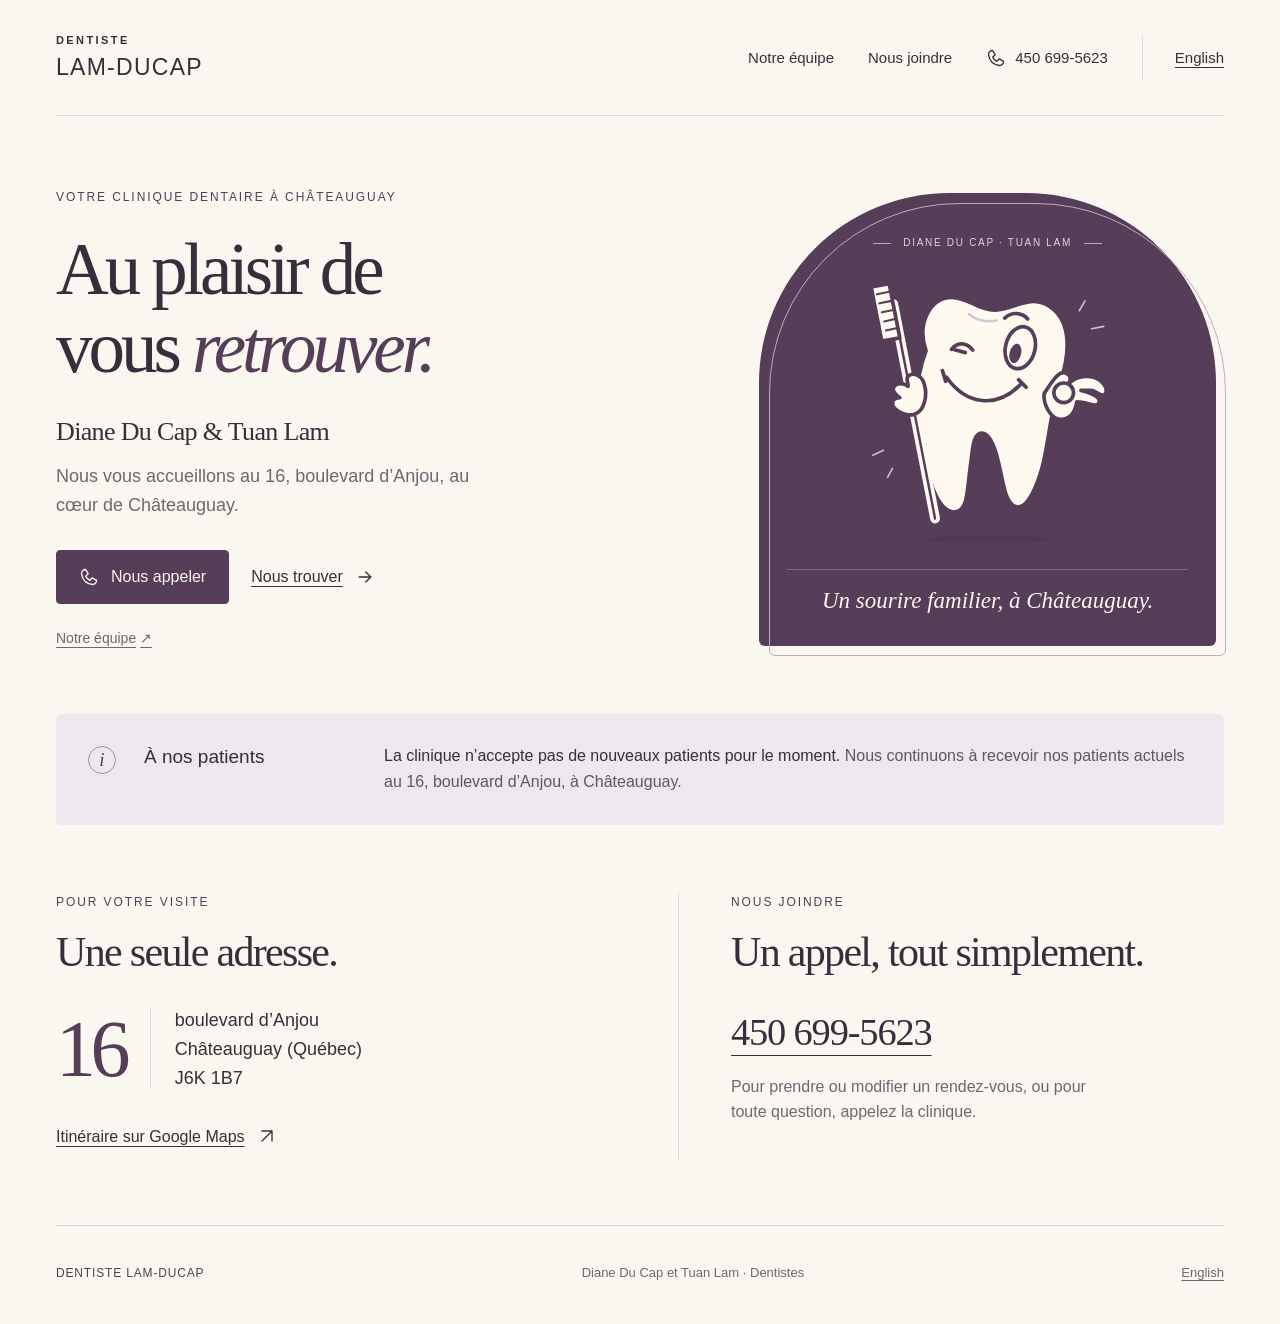
==== public/index.html @ f37d9481 "Build bilingual clinic website and team pages" ====
<!doctype html>
<html lang="fr-CA">
<head>
  <meta charset="utf-8">
  <meta name="viewport" content="width=device-width, initial-scale=1">
  <title>Dentiste Lam-Ducap | Diane Du Cap et Tuan Lam à Châteauguay</title>
  <meta name="description" content="Diane Du Cap et Tuan Lam vous reçoivent au 16, boulevard d’Anjou, à Châteauguay. 450-699-5623. La clinique reçoit ses patients actuels uniquement.">
  <meta name="theme-color" content="#563d58">
  <meta name="referrer" content="no-referrer">
  <link rel="icon" href="assets/favicon.svg" type="image/svg+xml">
  <link rel="stylesheet" href="assets/styles.css">
  <script type="application/ld+json">{
  "@context": "https://schema.org",
  "@type": "Dentist",
  "name": "Dentiste Lam-Ducap",
  "telephone": "+1-450-699-5623",
  "address": {
    "@type": "PostalAddress",
    "streetAddress": "16 Boulevard d’Anjou",
    "addressLocality": "Châteauguay",
    "addressRegion": "QC",
    "postalCode": "J6K 1B7",
    "addressCountry": "CA"
  },
  "employee": [
    {
      "@type": "Person",
      "name": "Diane Du Cap",
      "jobTitle": "Dentiste"
    },
    {
      "@type": "Person",
      "name": "Tuan Lam",
      "jobTitle": "Dentiste"
    }
  ]
}</script>
</head>
<body>
  <a class="skip" href="#main">Aller au contenu</a>
  <header class="header wrap">
    <a class="brand" href="index.html" aria-label="Dentiste Lam-Ducap, accueil">
      <span class="brand-small">DENTISTE</span>
      <span class="brand-name">LAM-DUCAP</span>
    </a>
    <nav class="navigation" aria-label="Navigation principale">
      <a class="nav-team" href="equipe.html">Notre équipe</a>
      <a class="nav-contact" href="#contact">Nous joindre</a>
      <a class="nav-phone" href="tel:+14506995623"><svg class="icon" viewBox="0 0 24 24" aria-hidden="true"><path d="m8 3 3 5-3 3c1.5 3 2.5 4 5 5l3-3 5 3c0 3-2 5-5 5C9 20 4 15 3 8c0-3 2-5 5-5Z"/></svg>450 699-5623</a>
      <a class="language" href="index-en.html" lang="en" hreflang="en-CA">English</a>
    </nav>
  </header>
  <main id="main" class="wrap" tabindex="-1">
    <section class="hero" aria-labelledby="welcome">
      <div class="hero-copy">
        <p class="eyebrow">Votre clinique dentaire à Châteauguay</p>
        <h1 id="welcome">Au plaisir de<br>vous <em>retrouver.</em></h1>
        <p class="dentists">Diane Du Cap &amp; Tuan Lam</p>
        <p class="intro">Nous vous accueillons au 16, boulevard d’Anjou, au cœur de Châteauguay.</p>
        <div class="hero-actions">
          <a class="button" href="tel:+14506995623"><svg class="icon" viewBox="0 0 24 24" aria-hidden="true"><path d="m8 3 3 5-3 3c1.5 3 2.5 4 5 5l3-3 5 3c0 3-2 5-5 5C9 20 4 15 3 8c0-3 2-5 5-5Z"/></svg>Nous appeler</a>
          <a class="text-link" href="#contact">Nous trouver<svg class="icon" viewBox="0 0 24 24" aria-hidden="true"><path d="M5 12h14m-6-6 6 6-6 6"/></svg></a>
        </div>
        <a class="team-intro-link" href="equipe.html">Notre équipe<span aria-hidden="true"> ↗</span></a>
      </div>
      <div class="portrait" aria-hidden="true">
        <p class="portrait-top">Diane Du Cap · Tuan Lam</p>
        <img class="mascot" src="assets/mascot.svg" width="360" height="380" alt="">
        <p class="portrait-bottom">Un sourire familier, à Châteauguay.</p>
      </div>
    <aside class="patient-note" aria-labelledby="patients">
      <span class="note-symbol" aria-hidden="true">i</span>
      <h2 id="patients">À nos patients</h2>
      <p><strong>La clinique n’accepte pas de nouveaux patients pour le moment.</strong> Nous continuons à recevoir nos patients actuels au 16, boulevard d’Anjou, à Châteauguay.</p>
    </aside>
    </section>
    <section class="contact" id="contact" aria-labelledby="visit">
      <div>
        <p class="eyebrow">Pour votre visite</p>
        <h2 id="visit">Une seule adresse.</h2>
        <div class="address-row">
          <span class="street-number" aria-hidden="true">16</span>
          <address>
            <span><span class="sr-only">16 </span>boulevard d’Anjou</span>
            <span>Châteauguay (Québec)</span>
            <span>J6K 1B7</span>
          </address>
        </div>
        <a class="text-link" href="https://www.google.com/maps/dir/?api=1&amp;destination=16%20Boulevard%20d%27Anjou%2C%20Ch%C3%A2teauguay%2C%20QC%20J6K%201B7" rel="noreferrer">Itinéraire sur Google Maps<svg class="icon" viewBox="0 0 24 24" aria-hidden="true"><path d="M6 18 18 6M6 6h12v12"/></svg></a>
      </div>
      <div class="contact-phone">
        <p class="eyebrow">Nous joindre</p>
        <h2>Un appel, tout simplement.</h2>
        <a class="phone-large" href="tel:+14506995623">450 699-5623</a>
        <p>Pour prendre ou modifier un rendez-vous, ou pour toute question, appelez la clinique.</p>
      </div>
    </section>
  </main>
  <footer class="footer wrap">
    <p class="footer-brand">Dentiste Lam-Ducap</p>
    <p>Diane Du Cap et Tuan Lam · Dentistes</p>
    <a href="index-en.html" lang="en" hreflang="en-CA">English</a>
  </footer>
</body>
</html>
---- public/assets/styles.css ----
:root {
  color-scheme: light;
  --paper: #faf7f0;
  --ink: #392d3c;
  --plum: #563d58;
  --muted: #716571;
  --line: #dcd4d9;
  --lilac: #eee7ee;
  --serif: Georgia, 'Times New Roman', serif;
  --sans: 'Helvetica Neue', Helvetica, Arial, sans-serif;
}
* { box-sizing: border-box; }
html { scroll-padding-top: 24px; }
body { margin: 0; background: var(--paper); color: var(--ink); font-family: var(--sans); font-size: 18px; line-height: 1.6; -webkit-font-smoothing: antialiased; }
a { color: inherit; text-underline-offset: .25em; text-decoration-thickness: 1px; }
a:hover { text-decoration-thickness: 2px; }
a:focus-visible { outline: 3px solid #846287; outline-offset: 5px; border-radius: 2px; }
::selection { background: #dac9dd; color: var(--ink); }
img, svg { max-width: 100%; }
svg.icon { width: 20px; height: 20px; flex: 0 0 20px; fill: none; stroke: currentColor; stroke-width: 1.6; stroke-linecap: round; stroke-linejoin: round; }
.wrap { width: min(1184px, calc(100% - 112px)); margin-inline: auto; }
.skip { position: absolute; left: 24px; top: -100px; z-index: 10; background: var(--plum); color: white; padding: 12px 20px; }
.skip:focus { top: 16px; }
.header { min-height: 116px; display: flex; justify-content: space-between; align-items: center; gap: 32px; border-bottom: 1px solid var(--line); }
.brand { text-decoration: none; display: flex; flex-direction: column; line-height: 1.2; flex-shrink: 0; }
.brand-small { font-size: 11px; font-weight: 600; letter-spacing: .22em; margin-bottom: 7px; }
.brand-name { font-size: 23px; font-weight: 500; letter-spacing: .055em; }
.navigation { display: flex; align-items: center; gap: 34px; font-size: 15px; }
.navigation a { display: inline-flex; align-items: center; min-height: 44px; }
.nav-contact { text-decoration: none; }
.nav-phone { text-decoration: none; gap: 9px; }
.language { border-left: 1px solid var(--line); padding-left: 32px; }
.hero { padding-top: 72px; padding-bottom: 62px; display: grid; grid-template-columns: 1.35fr 1fr; gap: 76px; align-items: center; }
.eyebrow { color: var(--plum); font-size: 12px; font-weight: 500; letter-spacing: .16em; text-transform: uppercase; margin: 0 0 24px; }
h1 { font-family: var(--serif); font-size: clamp(52px, 5.7vw, 82px); font-weight: 400; line-height: 1.06; letter-spacing: -.055em; margin: 0 0 28px; }
h1 em { font-weight: 400; color: var(--plum); }
.dentists { font-family: var(--serif); font-size: 26px; line-height: 1.4; margin: 0 0 12px; letter-spacing: -.025em; }
.intro { color: var(--muted); max-width: 430px; margin: 0; }
.hero-actions { display: flex; flex-wrap: wrap; align-items: center; gap: 22px; margin-top: 30px; }
.button { display: inline-flex; gap: 12px; justify-content: center; align-items: center; min-height: 54px; padding: 13px 22px; border: 1px solid var(--plum); border-radius: 4px; background: var(--plum); color: var(--paper); text-decoration: none; font-size: 16px; }
.button:hover { background: #423046; }
.text-link { display: inline-flex; gap: 12px; align-items: center; font-size: 16px; min-height: 48px; }
.portrait { position: relative; isolation: isolate; background: var(--plum); color: var(--paper); border-radius: 190px 190px 6px 6px; padding: 42px 28px 26px; text-align: center; margin: 0 8px 9px 0; }
.portrait::after { content: ''; position: absolute; z-index: -1; inset: 10px -10px -10px 10px; border: 1px solid #c0abbe; border-radius: inherit; }
.portrait-top { display: flex; justify-content: center; align-items: center; gap: 12px; color: #e1d2df; font-size: 10px; letter-spacing: .17em; text-transform: uppercase; margin: 0; }
.portrait-top::before, .portrait-top::after { content: ''; width: 18px; height: 1px; background: #bca6ba; }
.mascot { display: block; width: 295px; height: auto; margin: 8px auto -2px; }
.portrait-bottom { margin: 0; padding-top: 13px; border-top: 1px solid #806780; font-family: var(--serif); font-style: italic; font-size: 23px; }
.patient-note { display: grid; grid-template-columns: 36px 220px 1fr; gap: 20px; align-items: start; background: var(--lilac); border-radius: 5px; padding: 29px 32px; }
.note-symbol { border: 1px solid #a78ea8; border-radius: 50%; width: 28px; height: 28px; display: flex; align-items: center; justify-content: center; color: var(--plum); font: italic 19px var(--serif); margin-top: 3px; }
.patient-note h2 { margin: 0; font-weight: 500; font-size: 19px; line-height: 1.5; }
.patient-note p { margin: 0; font-size: 16px; line-height: 1.65; color: #625465; }
.patient-note strong { font-weight: 500; color: var(--ink); }
.contact { padding: 68px 0 65px; display: grid; grid-template-columns: 1fr 1fr; gap: 76px; }
h2 { font-family: var(--serif); font-weight: 400; }
.patient-note h2 { font-family: var(--sans); }
.contact h2 { font-size: 42px; line-height: 1.15; letter-spacing: -.04em; margin: 0 0 30px; }
.contact .eyebrow { margin-bottom: 16px; }
.address-row { display: flex; align-items: center; gap: 24px; }
.street-number { font-family: var(--serif); color: var(--plum); font-size: 80px; line-height: 1; letter-spacing: -.07em; border-right: 1px solid var(--line); padding-right: 25px; }
address { font-style: normal; font-size: 18px; line-height: 1.6; }
address span { display: block; }
.address-row + .text-link { margin-top: 20px; }
.contact-phone { padding-left: 52px; border-left: 1px solid var(--line); }
.phone-large { display: inline-block; font-family: var(--serif); font-size: clamp(28px, 3vw, 40px); letter-spacing: -.03em; line-height: 1.4; text-decoration-thickness: 1px; margin-bottom: 14px; }
.contact-phone p:last-child { max-width: 370px; margin: 0; font-size: 16px; color: var(--muted); }
.footer { display: flex; gap: 24px; justify-content: space-between; align-items: center; padding-block: 25px 29px; border-top: 1px solid var(--line); color: var(--muted); font-size: 13px; }
.footer p { margin: 0; }
.footer-brand { color: var(--plum); letter-spacing: .07em; text-transform: uppercase; font-size: 12px; }
.footer a { min-height: 44px; display: inline-flex; align-items: center; }
@media (min-width: 1600px) { .hero { padding-top: 82px; padding-bottom: 72px; } }
@media (max-width: 1050px) {
  .wrap { width: calc(100% - 72px); }
  .hero { gap: 40px; }
  .navigation { gap: 24px; }
  .language { padding-left: 24px; }
  .nav-contact { display: none !important; }
  .patient-note { grid-template-columns: 30px 185px 1fr; gap: 16px; padding: 25px; }
  .contact { gap: 40px; }
  .contact-phone { padding-left: 36px; }
}
@media (max-width: 760px) {
  .wrap { width: calc(100% - 40px); }
  .header { min-height: 96px; gap: 14px; }
  .brand-name { font-size: 19px; }
  .brand-small { font-size: 10px; }
  .navigation { gap: 0; font-size: 14px; }
  .navigation .nav-phone { display: none; }
  .language { padding-left: 18px; }
  .hero { grid-template-columns: 1fr; padding-block: 38px 38px; gap: 34px; }
  h1 { font-size: clamp(49px, 9.7vw, 70px); margin-bottom: 23px; }
  .eyebrow { font-size: 11px; margin-bottom: 20px; }
  .dentists { font-size: 25px; }
  .intro { font-size: 17px; max-width: 450px; }
  .hero-actions { gap: 18px; margin-top: 24px; }
  .button { font-size: 15px; padding-inline: 17px; }
  .text-link { font-size: 15px; }
  .portrait { max-width: 400px; width: calc(100% - 10px); margin: 0 auto 9px; padding: 26px 24px 20px; border-radius: 180px 180px 5px 5px; }
  .mascot { width: 205px; margin-block: 0 -6px; }
  .portrait-top { font-size: 9px; }
  .portrait-bottom { font-size: 21px; padding-top: 10px; }
  .patient-note { grid-template-columns: 28px 1fr; gap: 10px 14px; padding: 22px; }
  .patient-note h2 { font-size: 18px; padding-top: 2px; }
  .patient-note p { grid-column: 2; font-size: 16px; }
  .contact { grid-template-columns: 1fr; padding-block: 42px 40px; gap: 32px; }
  .contact h2 { font-size: 36px; margin-bottom: 24px; }
  .contact-phone { padding: 30px 0 0; border-left: 0; border-top: 1px solid var(--line); }
  .phone-large { font-size: 36px; }
  .footer { flex-wrap: wrap; gap: 5px 20px; padding-block: 22px; }
  .footer p:nth-child(2) { flex-basis: 100%; order: 3; }
  .footer a { margin-left: auto; }
}
@media (max-width: 370px) {
  .wrap { width: calc(100% - 32px); }
  .brand-name { font-size: 17px; }
  .language { padding-left: 12px; }
  .hero-actions { gap: 9px; }
  .hero-actions .text-link { font-size: 14px; }
  .patient-note { padding: 18px; }
  .street-number { font-size: 68px; padding-right: 18px; }
  .address-row { gap: 18px; }
  address { font-size: 16px; }
  .phone-large { font-size: 33px; }
}
@media (prefers-reduced-motion: reduce) { *, *::before, *::after { scroll-behavior: auto !important; } }
@media print {
  body { background: white; color: black; font-size: 12pt; }
  .wrap { width: 100%; }
  .navigation, .hero-actions, .portrait, .skip, .footer a, .address-row + .text-link { display: none; }
  .hero { display: block; padding: 25px 0; }
  h1 { font-size: 36pt; }
  .patient-note { background: none; border: 1px solid #aaa; }
  .contact { padding: 30px 0; break-inside: avoid; }
}
.sr-only { position: absolute; width: 1px; height: 1px; padding: 0; margin: -1px; overflow: hidden; clip-path: inset(50%); white-space: nowrap; border: 0; }
/* A short second page shares the same identity and ordinary navigation. */
.nav-team { text-decoration: none; }
.nav-team[aria-current="page"] { text-decoration: underline; }
.team-intro-link { display: inline-flex; align-items: center; gap: 4px; min-height: 44px; font-size: 14px; margin-top: 12px; color: var(--muted); }
.hero { column-gap: 76px; row-gap: 54px; padding-bottom: 0; }
.patient-note { grid-column: 1 / -1; }
.team-heading { display: grid; grid-template-columns: 1fr 260px; align-items: center; gap: 60px; padding-block: 62px 48px; }
.team-heading h1 { font-size: clamp(48px, 5vw, 70px); }
.team-heading .intro { max-width: 540px; }
.team-emblem { aspect-ratio: 1; display: flex; align-items: center; border: 1px solid var(--line); border-radius: 50%; padding: 15px; background: var(--lilac); }
.team-emblem img { width: 100%; height: auto; display: block; }
.team-list { border-top: 1px solid var(--line); }
.team-member { display: flex; align-items: center; justify-content: space-between; gap: 24px; border-bottom: 1px solid var(--line); padding-block: 22px; }
.team-member h2 { font-size: 46px; letter-spacing: -.04em; margin: 0; }
.team-member h2 em { color: var(--plum); }
.team-member p { color: var(--muted); margin: 0; }
.team-contact { display: flex; align-items: center; justify-content: space-between; gap: 22px; padding-block: 35px 48px; }
@media (max-width: 1050px) { .hero { column-gap: 40px; } }
@media (max-width: 760px) {
  .navigation { gap: 16px; }
  .language { padding-left: 16px; }
  .hero { row-gap: 30px; padding-bottom: 0; }
  .hero-copy { order: 1; }
  .patient-note { order: 2; }
  .portrait { order: 3; margin-block: 6px 6px; }
  .team-heading { grid-template-columns: 1fr; gap: 26px; padding-block: 38px 32px; }
  .team-heading h1 { font-size: clamp(44px, 9.5vw, 62px); }
  .team-emblem { display: none; }
  .team-member { display: block; padding-block: 23px; }
  .team-member h2 { font-size: 39px; }
  .team-member p { font-size: 16px; margin-top: 4px; }
  .team-contact { flex-wrap: wrap; padding-bottom: 34px; }
  .team-contact .button { margin-left: auto; }
}
@media (max-width: 440px) {
  .header { flex-wrap: wrap; padding-block: 20px 10px; gap: 8px; }
  .header .brand { width: 100%; }
  .navigation { width: 100%; justify-content: space-between; }
  .language { border-left: 0; padding-left: 0; }
  .hero { padding-top: 30px; }
}
@media (max-width: 760px) {
  .portrait { display: grid; grid-template-columns: 120px 1fr; align-items: center; gap: 15px; max-width: none; padding: 18px 20px 18px 12px; border-radius: 5px; }
  .portrait-top { display: none; }
  .mascot { width: 120px; margin: 0; }
  .portrait-bottom { text-align: left; border-top: 0; padding: 0; font-size: 21px; line-height: 1.4; }
}
@media (max-width: 370px) {
  .portrait { grid-template-columns: 100px 1fr; gap: 10px; }
  .mascot { width: 100px; }
  .portrait-bottom { font-size: 19px; }
}
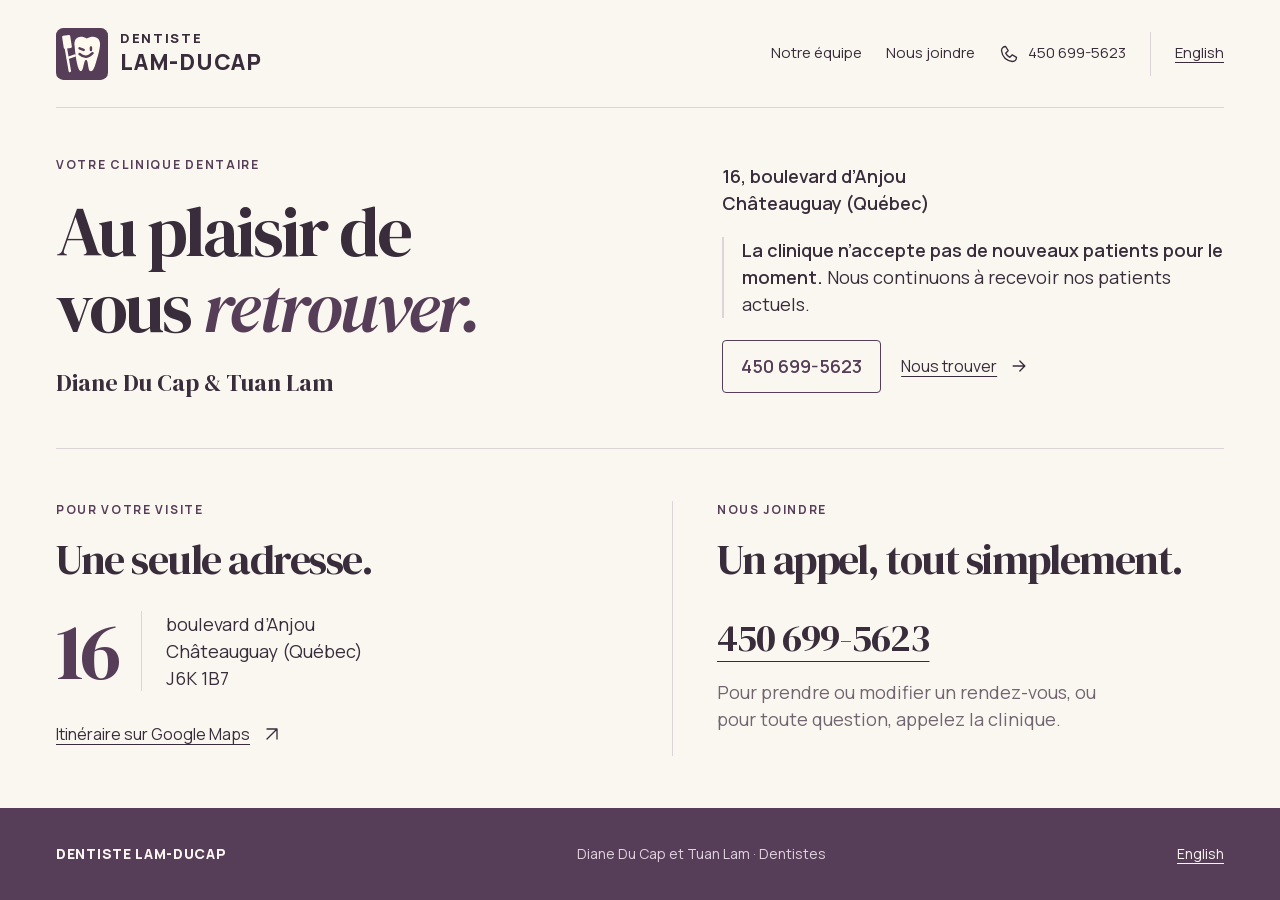
==== commit 161db284: "feat: refine clinic site design and accessibility A design critique and audit found the new-patient " ====
--- a/public/index.html
+++ b/public/index.html
@@ -8,6 +8,9 @@
   <meta name="theme-color" content="#563d58">
   <meta name="referrer" content="no-referrer">
   <link rel="icon" href="assets/favicon.svg" type="image/svg+xml">
+  <link rel="preload" href="assets/fonts/manrope-latin-variable.woff2" as="font" type="font/woff2" crossorigin>
+  <link rel="preload" href="assets/fonts/dm-serif-display-latin-regular.woff2" as="font" type="font/woff2" crossorigin>
+  <link rel="preload" href="assets/fonts/dm-serif-display-latin-italic.woff2" as="font" type="font/woff2" crossorigin>
   <link rel="stylesheet" href="assets/styles.css">
   <script type="application/ld+json">{
   "@context": "https://schema.org",
@@ -40,8 +43,8 @@
   <a class="skip" href="#main">Aller au contenu</a>
   <header class="header wrap">
     <a class="brand" href="index.html" aria-label="Dentiste Lam-Ducap, accueil">
-      <span class="brand-small">DENTISTE</span>
-      <span class="brand-name">LAM-DUCAP</span>
+      <img class="brand-mascot" src="assets/brand-mark.svg" width="64" height="64" alt="" aria-hidden="true">
+      <span class="brand-wordmark"><span class="brand-small">DENTISTE</span><span class="brand-name">LAM-DUCAP</span></span>
     </a>
     <nav class="navigation" aria-label="Navigation principale">
       <a class="nav-team" href="equipe.html">Notre équipe</a>
@@ -52,27 +55,22 @@
   </header>
   <main id="main" class="wrap" tabindex="-1">
     <section class="hero" aria-labelledby="welcome">
-      <div class="hero-copy">
-        <p class="eyebrow">Votre clinique dentaire à Châteauguay</p>
+      <div class="hero-intro">
+        <p class="eyebrow">Votre clinique dentaire</p>
         <h1 id="welcome">Au plaisir de<br>vous <em>retrouver.</em></h1>
         <p class="dentists">Diane Du Cap &amp; Tuan Lam</p>
-        <p class="intro">Nous vous accueillons au 16, boulevard d’Anjou, au cœur de Châteauguay.</p>
+      </div>
+      <div class="hero-details">
+        <p class="intro hero-address">16, boulevard d’Anjou<br>Châteauguay (Québec)</p>
+        <section class="patient-note" aria-labelledby="patients">
+          <h2 id="patients" class="sr-only">À nos patients</h2>
+          <p><strong>La clinique n’accepte pas de nouveaux patients pour le moment.</strong> Nous continuons à recevoir nos patients actuels.</p>
+        </section>
         <div class="hero-actions">
-          <a class="button" href="tel:+14506995623"><svg class="icon" viewBox="0 0 24 24" aria-hidden="true"><path d="m8 3 3 5-3 3c1.5 3 2.5 4 5 5l3-3 5 3c0 3-2 5-5 5C9 20 4 15 3 8c0-3 2-5 5-5Z"/></svg>Nous appeler</a>
+          <a class="button" href="tel:+14506995623">450 699-5623</a>
           <a class="text-link" href="#contact">Nous trouver<svg class="icon" viewBox="0 0 24 24" aria-hidden="true"><path d="M5 12h14m-6-6 6 6-6 6"/></svg></a>
         </div>
-        <a class="team-intro-link" href="equipe.html">Notre équipe<span aria-hidden="true"> ↗</span></a>
       </div>
-      <div class="portrait" aria-hidden="true">
-        <p class="portrait-top">Diane Du Cap · Tuan Lam</p>
-        <img class="mascot" src="assets/mascot.svg" width="360" height="380" alt="">
-        <p class="portrait-bottom">Un sourire familier, à Châteauguay.</p>
-      </div>
-    <aside class="patient-note" aria-labelledby="patients">
-      <span class="note-symbol" aria-hidden="true">i</span>
-      <h2 id="patients">À nos patients</h2>
-      <p><strong>La clinique n’accepte pas de nouveaux patients pour le moment.</strong> Nous continuons à recevoir nos patients actuels au 16, boulevard d’Anjou, à Châteauguay.</p>
-    </aside>
     </section>
     <section class="contact" id="contact" aria-labelledby="visit">
       <div>
@@ -96,10 +94,12 @@
       </div>
     </section>
   </main>
-  <footer class="footer wrap">
+  <footer class="footer">
+    <div class="footer-inner wrap">
     <p class="footer-brand">Dentiste Lam-Ducap</p>
     <p>Diane Du Cap et Tuan Lam · Dentistes</p>
     <a href="index-en.html" lang="en" hreflang="en-CA">English</a>
+    </div>
   </footer>
 </body>
 </html>
--- a/public/assets/styles.css
+++ b/public/assets/styles.css
@@ -1,187 +1,205 @@
+@font-face {
+  font-family: 'DM Serif Display';
+  src: url('fonts/dm-serif-display-latin-regular.woff2') format('woff2');
+  font-style: normal;
+  font-weight: 400;
+  font-display: swap;
+}
+@font-face {
+  font-family: 'DM Serif Display';
+  src: url('fonts/dm-serif-display-latin-italic.woff2') format('woff2');
+  font-style: italic;
+  font-weight: 400;
+  font-display: swap;
+}
+@font-face {
+  font-family: 'Manrope';
+  src: url('fonts/manrope-latin-variable.woff2') format('woff2');
+  font-style: normal;
+  font-weight: 400 800;
+  font-display: swap;
+}
+@font-face {
+  font-family: 'Display Fallback';
+  src: local('Georgia');
+  size-adjust: 99.908%;
+  ascent-override: 103.696%;
+  descent-override: 33.531%;
+  line-gap-override: 0.0%;
+}
+@font-face {
+  font-family: 'Display Fallback';
+  src: local('Georgia Italic');
+  font-style: italic;
+  size-adjust: 97.63%;
+  ascent-override: 106.115%;
+  descent-override: 34.313%;
+  line-gap-override: 0.0%;
+}
+@font-face {
+  font-family: 'Text Fallback';
+  src: local('Arial');
+  size-adjust: 104.136%;
+  ascent-override: 102.367%;
+  descent-override: 28.809%;
+  line-gap-override: 0.0%;
+}
+@font-face {
+  font-family: 'Text Fallback';
+  src: local('Arial Bold');
+  font-weight: 600 800;
+  size-adjust: 104.136%;
+  ascent-override: 102.367%;
+  descent-override: 28.809%;
+  line-gap-override: 0.0%;
+}
 :root {
   color-scheme: light;
   --paper: #faf7f0;
   --ink: #392d3c;
   --plum: #563d58;
+  --plum-dark: #423046;
   --muted: #716571;
   --line: #dcd4d9;
   --lilac: #eee7ee;
-  --serif: Georgia, 'Times New Roman', serif;
-  --sans: 'Helvetica Neue', Helvetica, Arial, sans-serif;
+  --focus: #846287;
+  --selection: #dac9dd;
+  --on-plum: #faf7f0;
+  --on-plum-muted: #e1d2df;
+  --serif: 'DM Serif Display', 'Display Fallback', Georgia, serif;
+  --sans: 'Manrope', 'Text Fallback', Arial, sans-serif;
 }
 * { box-sizing: border-box; }
 html { scroll-padding-top: 24px; }
-body { margin: 0; background: var(--paper); color: var(--ink); font-family: var(--sans); font-size: 18px; line-height: 1.6; -webkit-font-smoothing: antialiased; }
+body { margin: 0; background: var(--paper); color: var(--ink); font-family: var(--sans); font-size: 1.125rem; line-height: 1.5; -webkit-font-smoothing: antialiased; }
 a { color: inherit; text-underline-offset: .25em; text-decoration-thickness: 1px; }
 a:hover { text-decoration-thickness: 2px; }
-a:focus-visible { outline: 3px solid #846287; outline-offset: 5px; border-radius: 2px; }
-::selection { background: #dac9dd; color: var(--ink); }
+a:focus-visible { outline: 3px solid var(--focus); outline-offset: 5px; border-radius: 2px; }
+::selection { background: var(--selection); color: var(--ink); }
 img, svg { max-width: 100%; }
 svg.icon { width: 20px; height: 20px; flex: 0 0 20px; fill: none; stroke: currentColor; stroke-width: 1.6; stroke-linecap: round; stroke-linejoin: round; }
+h1, h2 { font-family: var(--serif); font-weight: 400; }
+h1 { font-size: clamp(2.125rem, 5.5vw, 4.5rem); line-height: 1.08; letter-spacing: -.035em; margin: 0 0 20px; }
+h1 em, h2 em { color: var(--plum); }
 .wrap { width: min(1184px, calc(100% - 112px)); margin-inline: auto; }
-.skip { position: absolute; left: 24px; top: -100px; z-index: 10; background: var(--plum); color: white; padding: 12px 20px; }
+.sr-only { position: absolute; width: 1px; height: 1px; padding: 0; margin: -1px; overflow: hidden; clip-path: inset(50%); white-space: nowrap; border: 0; }
+.skip { position: absolute; left: 24px; top: -200px; z-index: 10; background: var(--plum); color: var(--on-plum); min-height: 44px; padding: 12px 20px; }
 .skip:focus { top: 16px; }
-.header { min-height: 116px; display: flex; justify-content: space-between; align-items: center; gap: 32px; border-bottom: 1px solid var(--line); }
-.brand { text-decoration: none; display: flex; flex-direction: column; line-height: 1.2; flex-shrink: 0; }
-.brand-small { font-size: 11px; font-weight: 600; letter-spacing: .22em; margin-bottom: 7px; }
-.brand-name { font-size: 23px; font-weight: 500; letter-spacing: .055em; }
-.navigation { display: flex; align-items: center; gap: 34px; font-size: 15px; }
-.navigation a { display: inline-flex; align-items: center; min-height: 44px; }
-.nav-contact { text-decoration: none; }
-.nav-phone { text-decoration: none; gap: 9px; }
-.language { border-left: 1px solid var(--line); padding-left: 32px; }
-.hero { padding-top: 72px; padding-bottom: 62px; display: grid; grid-template-columns: 1.35fr 1fr; gap: 76px; align-items: center; }
-.eyebrow { color: var(--plum); font-size: 12px; font-weight: 500; letter-spacing: .16em; text-transform: uppercase; margin: 0 0 24px; }
-h1 { font-family: var(--serif); font-size: clamp(52px, 5.7vw, 82px); font-weight: 400; line-height: 1.06; letter-spacing: -.055em; margin: 0 0 28px; }
-h1 em { font-weight: 400; color: var(--plum); }
-.dentists { font-family: var(--serif); font-size: 26px; line-height: 1.4; margin: 0 0 12px; letter-spacing: -.025em; }
-.intro { color: var(--muted); max-width: 430px; margin: 0; }
-.hero-actions { display: flex; flex-wrap: wrap; align-items: center; gap: 22px; margin-top: 30px; }
-.button { display: inline-flex; gap: 12px; justify-content: center; align-items: center; min-height: 54px; padding: 13px 22px; border: 1px solid var(--plum); border-radius: 4px; background: var(--plum); color: var(--paper); text-decoration: none; font-size: 16px; }
-.button:hover { background: #423046; }
-.text-link { display: inline-flex; gap: 12px; align-items: center; font-size: 16px; min-height: 48px; }
-.portrait { position: relative; isolation: isolate; background: var(--plum); color: var(--paper); border-radius: 190px 190px 6px 6px; padding: 42px 28px 26px; text-align: center; margin: 0 8px 9px 0; }
-.portrait::after { content: ''; position: absolute; z-index: -1; inset: 10px -10px -10px 10px; border: 1px solid #c0abbe; border-radius: inherit; }
-.portrait-top { display: flex; justify-content: center; align-items: center; gap: 12px; color: #e1d2df; font-size: 10px; letter-spacing: .17em; text-transform: uppercase; margin: 0; }
-.portrait-top::before, .portrait-top::after { content: ''; width: 18px; height: 1px; background: #bca6ba; }
-.mascot { display: block; width: 295px; height: auto; margin: 8px auto -2px; }
-.portrait-bottom { margin: 0; padding-top: 13px; border-top: 1px solid #806780; font-family: var(--serif); font-style: italic; font-size: 23px; }
-.patient-note { display: grid; grid-template-columns: 36px 220px 1fr; gap: 20px; align-items: start; background: var(--lilac); border-radius: 5px; padding: 29px 32px; }
-.note-symbol { border: 1px solid #a78ea8; border-radius: 50%; width: 28px; height: 28px; display: flex; align-items: center; justify-content: center; color: var(--plum); font: italic 19px var(--serif); margin-top: 3px; }
-.patient-note h2 { margin: 0; font-weight: 500; font-size: 19px; line-height: 1.5; }
-.patient-note p { margin: 0; font-size: 16px; line-height: 1.65; color: #625465; }
-.patient-note strong { font-weight: 500; color: var(--ink); }
-.contact { padding: 68px 0 65px; display: grid; grid-template-columns: 1fr 1fr; gap: 76px; }
-h2 { font-family: var(--serif); font-weight: 400; }
-.patient-note h2 { font-family: var(--sans); }
-.contact h2 { font-size: 42px; line-height: 1.15; letter-spacing: -.04em; margin: 0 0 30px; }
+.header { min-height: 108px; display: flex; flex-wrap: wrap; justify-content: space-between; align-items: center; column-gap: 24px; row-gap: 8px; padding-block: 16px; border-bottom: 1px solid var(--line); }
+.brand { display: inline-flex; align-items: center; gap: 12px; min-height: 52px; text-decoration: none; }
+.brand-mascot { width: 52px; height: auto; flex: 0 0 52px; }
+.brand-wordmark { display: flex; flex-direction: column; line-height: 1.15; font-weight: 800; }
+.brand-small { font-size: .8125rem; letter-spacing: .13em; margin-bottom: 4px; }
+.brand-name { font-size: 1.375rem; letter-spacing: .035em; }
+.navigation { display: flex; flex-wrap: wrap; align-items: center; gap: 24px; font-size: .9375rem; }
+.navigation a { display: inline-flex; align-items: center; min-height: 44px; min-width: 44px; }
+.nav-contact, .nav-phone, .nav-team { text-decoration: none; }
+.nav-team[aria-current='page'] { text-decoration: underline; }
+.nav-phone { gap: 9px; }
+.language { border-left: 1px solid var(--line); padding-left: 24px; }
+.hero { display: grid; grid-template-columns: 1.2fr 1fr; align-items: center; gap: 64px; padding-block: 48px; border-bottom: 1px solid var(--line); }
+.hero-intro, .hero-details { min-width: 0; }
+.eyebrow { color: var(--plum); font-size: .75rem; font-weight: 700; letter-spacing: .14em; text-transform: uppercase; margin: 0 0 20px; }
+.dentists { font-family: var(--serif); font-size: 1.5rem; line-height: 1.4; margin: 0; }
+.intro { color: var(--muted); max-width: 540px; margin: 0; }
+.hero-address { color: var(--ink); font-weight: 600; }
+.patient-note { margin-top: 20px; border-left: 2px solid var(--line); padding-left: 18px; }
+.patient-note p { margin: 0; }
+.patient-note strong { font-weight: 600; }
+.hero-actions { display: flex; flex-wrap: wrap; align-items: center; gap: 20px; margin-top: 22px; }
+.button { display: inline-flex; gap: 12px; justify-content: center; align-items: center; min-height: 52px; padding: 12px 18px; border: 1px solid var(--plum); border-radius: 4px; color: var(--plum); text-decoration: none; font-size: 1.125rem; font-weight: 600; }
+.button:hover { background: var(--lilac); color: var(--plum-dark); }
+.text-link { display: inline-flex; gap: 12px; align-items: center; font-size: 1rem; min-height: 44px; }
+.contact { padding-block: 52px; display: grid; grid-template-columns: 1fr 1fr; gap: 64px; }
+.contact h2 { font-size: 2.625rem; line-height: 1.15; letter-spacing: -.035em; margin: 0 0 28px; }
 .contact .eyebrow { margin-bottom: 16px; }
 .address-row { display: flex; align-items: center; gap: 24px; }
-.street-number { font-family: var(--serif); color: var(--plum); font-size: 80px; line-height: 1; letter-spacing: -.07em; border-right: 1px solid var(--line); padding-right: 25px; }
-address { font-style: normal; font-size: 18px; line-height: 1.6; }
+.street-number { font-family: var(--serif); color: var(--plum); font-size: 5rem; line-height: 1; letter-spacing: -.06em; border-right: 1px solid var(--line); padding-right: 25px; }
+address { font-style: normal; }
 address span { display: block; }
 .address-row + .text-link { margin-top: 20px; }
-.contact-phone { padding-left: 52px; border-left: 1px solid var(--line); }
-.phone-large { display: inline-block; font-family: var(--serif); font-size: clamp(28px, 3vw, 40px); letter-spacing: -.03em; line-height: 1.4; text-decoration-thickness: 1px; margin-bottom: 14px; }
-.contact-phone p:last-child { max-width: 370px; margin: 0; font-size: 16px; color: var(--muted); }
-.footer { display: flex; gap: 24px; justify-content: space-between; align-items: center; padding-block: 25px 29px; border-top: 1px solid var(--line); color: var(--muted); font-size: 13px; }
+.contact-phone { padding-left: 44px; border-left: 1px solid var(--line); }
+.phone-large { display: inline-block; min-height: 44px; font-family: var(--serif); font-size: clamp(1.75rem, 3vw, 2.5rem); letter-spacing: -.025em; line-height: 1.4; margin-bottom: 14px; }
+.contact-phone p:last-child { max-width: 400px; margin: 0; color: var(--muted); }
+.footer { background: var(--plum); color: var(--on-plum-muted); }
+.footer-inner { display: flex; flex-wrap: wrap; gap: 16px 24px; justify-content: space-between; align-items: center; padding-block: 24px; font-size: .875rem; }
 .footer p { margin: 0; }
-.footer-brand { color: var(--plum); letter-spacing: .07em; text-transform: uppercase; font-size: 12px; }
-.footer a { min-height: 44px; display: inline-flex; align-items: center; }
-@media (min-width: 1600px) { .hero { padding-top: 82px; padding-bottom: 72px; } }
+.footer-brand { color: var(--on-plum); letter-spacing: .05em; text-transform: uppercase; font-size: .875rem; font-weight: 800; }
+.footer a { display: inline-flex; align-items: center; min-width: 44px; min-height: 44px; color: var(--on-plum); }
+.footer a:focus-visible { outline-color: var(--on-plum); }
+.team-heading { padding-block: 48px; }
+.team-heading h1 { font-size: clamp(2.125rem, 5vw, 4.375rem); }
+.team-list { border-top: 1px solid var(--line); }
+.team-member { display: flex; align-items: center; justify-content: space-between; gap: 24px; border-bottom: 1px solid var(--line); padding-block: 22px; }
+.team-member h2 { font-size: 2.875rem; letter-spacing: -.035em; margin: 0; }
+.team-member p { color: var(--muted); margin: 0; }
+.team-contact { display: flex; flex-wrap: wrap; align-items: center; justify-content: space-between; gap: 22px; padding-block: 32px 44px; }
+.error-main { padding-block: 48px; }
+.error-main h1 { max-width: 800px; }
+.error-copy { display: grid; grid-template-columns: 1fr 1fr; gap: 48px; margin-top: 32px; }
+.error-copy h2 { font-size: 1.75rem; margin: 0 0 12px; }
+.error-copy p { margin: 0 0 16px; }
+.error-contact { border-top: 1px solid var(--line); margin-top: 32px; padding-top: 24px; }
+.error-contact p { margin: 0 0 8px; }
 @media (max-width: 1050px) {
   .wrap { width: calc(100% - 72px); }
-  .hero { gap: 40px; }
-  .navigation { gap: 24px; }
-  .language { padding-left: 24px; }
+  .navigation { gap: 18px; }
+  .language { padding-left: 18px; }
   .nav-contact { display: none !important; }
-  .patient-note { grid-template-columns: 30px 185px 1fr; gap: 16px; padding: 25px; }
-  .contact { gap: 40px; }
-  .contact-phone { padding-left: 36px; }
+  .hero { gap: 32px; }
+  .contact { gap: 32px; }
+  .contact-phone { padding-left: 30px; }
 }
 @media (max-width: 760px) {
   .wrap { width: calc(100% - 40px); }
-  .header { min-height: 96px; gap: 14px; }
-  .brand-name { font-size: 19px; }
-  .brand-small { font-size: 10px; }
-  .navigation { gap: 0; font-size: 14px; }
+  .header { column-gap: 16px; padding-block: 12px; }
+  .brand { gap: 8px; }
+  .brand-mascot { width: 44px; flex-basis: 44px; }
+  .brand-name { font-size: 1.1875rem; }
+  .brand-small { font-size: .75rem; }
+  .navigation { width: 100%; justify-content: space-between; gap: 8px 16px; }
   .navigation .nav-phone { display: none; }
-  .language { padding-left: 18px; }
-  .hero { grid-template-columns: 1fr; padding-block: 38px 38px; gap: 34px; }
-  h1 { font-size: clamp(49px, 9.7vw, 70px); margin-bottom: 23px; }
-  .eyebrow { font-size: 11px; margin-bottom: 20px; }
-  .dentists { font-size: 25px; }
-  .intro { font-size: 17px; max-width: 450px; }
-  .hero-actions { gap: 18px; margin-top: 24px; }
-  .button { font-size: 15px; padding-inline: 17px; }
-  .text-link { font-size: 15px; }
-  .portrait { max-width: 400px; width: calc(100% - 10px); margin: 0 auto 9px; padding: 26px 24px 20px; border-radius: 180px 180px 5px 5px; }
-  .mascot { width: 205px; margin-block: 0 -6px; }
-  .portrait-top { font-size: 9px; }
-  .portrait-bottom { font-size: 21px; padding-top: 10px; }
-  .patient-note { grid-template-columns: 28px 1fr; gap: 10px 14px; padding: 22px; }
-  .patient-note h2 { font-size: 18px; padding-top: 2px; }
-  .patient-note p { grid-column: 2; font-size: 16px; }
-  .contact { grid-template-columns: 1fr; padding-block: 42px 40px; gap: 32px; }
-  .contact h2 { font-size: 36px; margin-bottom: 24px; }
-  .contact-phone { padding: 30px 0 0; border-left: 0; border-top: 1px solid var(--line); }
-  .phone-large { font-size: 36px; }
-  .footer { flex-wrap: wrap; gap: 5px 20px; padding-block: 22px; }
+  .language { border: 0; padding: 0; }
+  .hero { grid-template-columns: 1fr; gap: 18px; padding-block: 24px 32px; }
+  h1 { margin-bottom: 12px; }
+  .eyebrow { margin-bottom: 12px; }
+  .dentists { font-size: 1.25rem; }
+  .patient-note { margin-top: 16px; padding-left: 14px; }
+  .hero-actions { gap: 14px; margin-top: 16px; }
+  .button { padding-inline: 14px; }
+  .text-link { gap: 8px; }
+  .contact { grid-template-columns: 1fr; padding-block: 36px; gap: 30px; }
+  .contact h2 { font-size: 2.25rem; margin-bottom: 24px; }
+  .contact-phone { padding: 28px 0 0; border-left: 0; border-top: 1px solid var(--line); }
+  .phone-large { font-size: 2.25rem; }
+  .footer-inner { gap: 8px 20px; padding-block: 20px; }
   .footer p:nth-child(2) { flex-basis: 100%; order: 3; }
   .footer a { margin-left: auto; }
+  .team-heading { padding-block: 28px 32px; }
+  .team-member { display: block; }
+  .team-member h2 { font-size: 2.4375rem; }
+  .team-member p { margin-top: 4px; }
+  .team-contact { padding-bottom: 32px; }
+  .error-main { padding-block: 32px; }
+  .error-copy { grid-template-columns: 1fr; gap: 28px; }
 }
 @media (max-width: 370px) {
   .wrap { width: calc(100% - 32px); }
-  .brand-name { font-size: 17px; }
-  .language { padding-left: 12px; }
-  .hero-actions { gap: 9px; }
-  .hero-actions .text-link { font-size: 14px; }
-  .patient-note { padding: 18px; }
-  .street-number { font-size: 68px; padding-right: 18px; }
-  .address-row { gap: 18px; }
-  address { font-size: 16px; }
-  .phone-large { font-size: 33px; }
-}
-@media (prefers-reduced-motion: reduce) { *, *::before, *::after { scroll-behavior: auto !important; } }
+  .hero-actions { gap: 8px; }
+  .street-number { font-size: 3.5rem; padding-right: 16px; }
+  .address-row { gap: 16px; }
+  .phone-large { font-size: 2rem; }
+}
+@media (prefers-reduced-motion: reduce) {
+  *, *::before, *::after { scroll-behavior: auto !important; }
+}
 @media print {
-  body { background: white; color: black; font-size: 12pt; }
   .wrap { width: 100%; }
-  .navigation, .hero-actions, .portrait, .skip, .footer a, .address-row + .text-link { display: none; }
-  .hero { display: block; padding: 25px 0; }
-  h1 { font-size: 36pt; }
-  .patient-note { background: none; border: 1px solid #aaa; }
-  .contact { padding: 30px 0; break-inside: avoid; }
-}
-.sr-only { position: absolute; width: 1px; height: 1px; padding: 0; margin: -1px; overflow: hidden; clip-path: inset(50%); white-space: nowrap; border: 0; }
-/* A short second page shares the same identity and ordinary navigation. */
-.nav-team { text-decoration: none; }
-.nav-team[aria-current="page"] { text-decoration: underline; }
-.team-intro-link { display: inline-flex; align-items: center; gap: 4px; min-height: 44px; font-size: 14px; margin-top: 12px; color: var(--muted); }
-.hero { column-gap: 76px; row-gap: 54px; padding-bottom: 0; }
-.patient-note { grid-column: 1 / -1; }
-.team-heading { display: grid; grid-template-columns: 1fr 260px; align-items: center; gap: 60px; padding-block: 62px 48px; }
-.team-heading h1 { font-size: clamp(48px, 5vw, 70px); }
-.team-heading .intro { max-width: 540px; }
-.team-emblem { aspect-ratio: 1; display: flex; align-items: center; border: 1px solid var(--line); border-radius: 50%; padding: 15px; background: var(--lilac); }
-.team-emblem img { width: 100%; height: auto; display: block; }
-.team-list { border-top: 1px solid var(--line); }
-.team-member { display: flex; align-items: center; justify-content: space-between; gap: 24px; border-bottom: 1px solid var(--line); padding-block: 22px; }
-.team-member h2 { font-size: 46px; letter-spacing: -.04em; margin: 0; }
-.team-member h2 em { color: var(--plum); }
-.team-member p { color: var(--muted); margin: 0; }
-.team-contact { display: flex; align-items: center; justify-content: space-between; gap: 22px; padding-block: 35px 48px; }
-@media (max-width: 1050px) { .hero { column-gap: 40px; } }
-@media (max-width: 760px) {
-  .navigation { gap: 16px; }
-  .language { padding-left: 16px; }
-  .hero { row-gap: 30px; padding-bottom: 0; }
-  .hero-copy { order: 1; }
-  .patient-note { order: 2; }
-  .portrait { order: 3; margin-block: 6px 6px; }
-  .team-heading { grid-template-columns: 1fr; gap: 26px; padding-block: 38px 32px; }
-  .team-heading h1 { font-size: clamp(44px, 9.5vw, 62px); }
-  .team-emblem { display: none; }
-  .team-member { display: block; padding-block: 23px; }
-  .team-member h2 { font-size: 39px; }
-  .team-member p { font-size: 16px; margin-top: 4px; }
-  .team-contact { flex-wrap: wrap; padding-bottom: 34px; }
-  .team-contact .button { margin-left: auto; }
-}
-@media (max-width: 440px) {
-  .header { flex-wrap: wrap; padding-block: 20px 10px; gap: 8px; }
-  .header .brand { width: 100%; }
-  .navigation { width: 100%; justify-content: space-between; }
-  .language { border-left: 0; padding-left: 0; }
-  .hero { padding-top: 30px; }
-}
-@media (max-width: 760px) {
-  .portrait { display: grid; grid-template-columns: 120px 1fr; align-items: center; gap: 15px; max-width: none; padding: 18px 20px 18px 12px; border-radius: 5px; }
-  .portrait-top { display: none; }
-  .mascot { width: 120px; margin: 0; }
-  .portrait-bottom { text-align: left; border-top: 0; padding: 0; font-size: 21px; line-height: 1.4; }
-}
-@media (max-width: 370px) {
-  .portrait { grid-template-columns: 100px 1fr; gap: 10px; }
-  .mascot { width: 100px; }
-  .portrait-bottom { font-size: 19px; }
-}
+  .navigation, .hero-actions, .skip, .footer a, .address-row + .text-link { display: none; }
+  .hero { display: block; padding-block: 24px; }
+  .hero-details { margin-top: 24px; }
+  h1 { font-size: 2.5rem; }
+  .contact { padding-block: 30px; break-inside: avoid; }
+  .footer { background: var(--paper); color: var(--ink); }
+  .footer-brand { color: var(--ink); }
+}
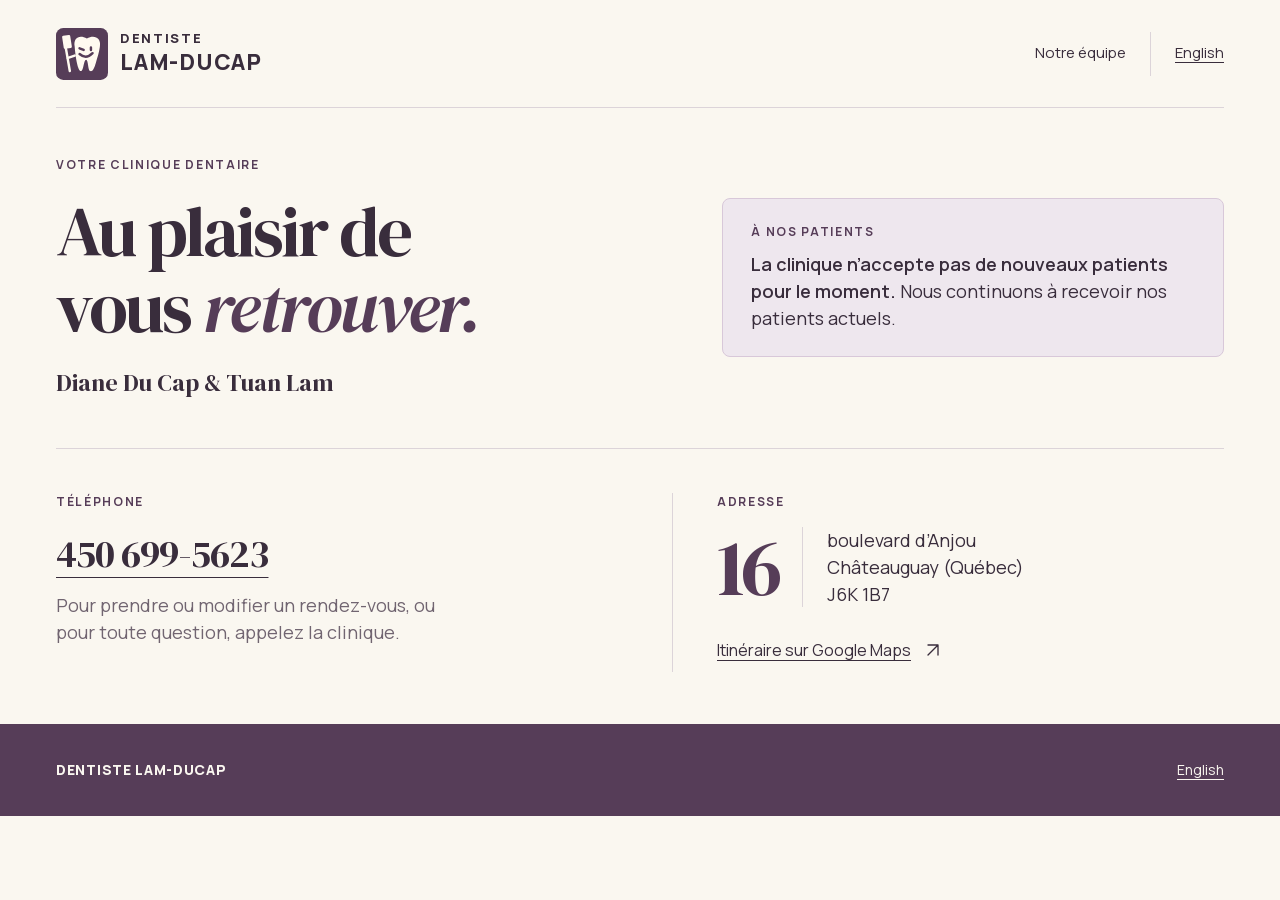
==== commit 1cc2aef0: "feat: simplify home page contact layout The home page showed the phone number three times and the ad" ====
--- a/public/index.html
+++ b/public/index.html
@@ -48,34 +48,23 @@
     </a>
     <nav class="navigation" aria-label="Navigation principale">
       <a class="nav-team" href="equipe.html">Notre équipe</a>
-      <a class="nav-contact" href="#contact">Nous joindre</a>
-      <a class="nav-phone" href="tel:+14506995623"><svg class="icon" viewBox="0 0 24 24" aria-hidden="true"><path d="m8 3 3 5-3 3c1.5 3 2.5 4 5 5l3-3 5 3c0 3-2 5-5 5C9 20 4 15 3 8c0-3 2-5 5-5Z"/></svg>450 699-5623</a>
       <a class="language" href="index-en.html" lang="en" hreflang="en-CA">English</a>
     </nav>
   </header>
-  <main id="main" class="wrap" tabindex="-1">
-    <section class="hero" aria-labelledby="welcome">
-      <div class="hero-intro">
-        <p class="eyebrow">Votre clinique dentaire</p>
-        <h1 id="welcome">Au plaisir de<br>vous <em>retrouver.</em></h1>
-        <p class="dentists">Diane Du Cap &amp; Tuan Lam</p>
+  <main id="main" class="wrap home" tabindex="-1">
+    <section class="hero-intro" aria-labelledby="welcome">
+      <p class="eyebrow">Votre clinique dentaire</p>
+      <h1 id="welcome">Au plaisir de<br>vous <em>retrouver.</em></h1>
+      <p class="dentists">Diane Du Cap &amp; Tuan Lam</p>
+    </section>
+    <section class="contact" id="contact" aria-label="Nous joindre">
+      <div class="contact-phone">
+        <h2 class="eyebrow">Téléphone</h2>
+        <a class="call" href="tel:+14506995623"><svg class="icon" viewBox="0 0 24 24" aria-hidden="true"><path d="m8 3 3 5-3 3c1.5 3 2.5 4 5 5l3-3 5 3c0 3-2 5-5 5C9 20 4 15 3 8c0-3 2-5 5-5Z"/></svg><span class="call-verb">Appeler </span>450 699-5623</a>
+        <p class="contact-note">Pour prendre ou modifier un rendez-vous, ou pour toute question, appelez la clinique.</p>
       </div>
-      <div class="hero-details">
-        <p class="intro hero-address">16, boulevard d’Anjou<br>Châteauguay (Québec)</p>
-        <section class="patient-note" aria-labelledby="patients">
-          <h2 id="patients" class="sr-only">À nos patients</h2>
-          <p><strong>La clinique n’accepte pas de nouveaux patients pour le moment.</strong> Nous continuons à recevoir nos patients actuels.</p>
-        </section>
-        <div class="hero-actions">
-          <a class="button" href="tel:+14506995623">450 699-5623</a>
-          <a class="text-link" href="#contact">Nous trouver<svg class="icon" viewBox="0 0 24 24" aria-hidden="true"><path d="M5 12h14m-6-6 6 6-6 6"/></svg></a>
-        </div>
-      </div>
-    </section>
-    <section class="contact" id="contact" aria-labelledby="visit">
-      <div>
-        <p class="eyebrow">Pour votre visite</p>
-        <h2 id="visit">Une seule adresse.</h2>
+      <div class="contact-address">
+        <h2 class="eyebrow">Adresse</h2>
         <div class="address-row">
           <span class="street-number" aria-hidden="true">16</span>
           <address>
@@ -86,18 +75,15 @@
         </div>
         <a class="text-link" href="https://www.google.com/maps/dir/?api=1&amp;destination=16%20Boulevard%20d%27Anjou%2C%20Ch%C3%A2teauguay%2C%20QC%20J6K%201B7" rel="noreferrer">Itinéraire sur Google Maps<svg class="icon" viewBox="0 0 24 24" aria-hidden="true"><path d="M6 18 18 6M6 6h12v12"/></svg></a>
       </div>
-      <div class="contact-phone">
-        <p class="eyebrow">Nous joindre</p>
-        <h2>Un appel, tout simplement.</h2>
-        <a class="phone-large" href="tel:+14506995623">450 699-5623</a>
-        <p>Pour prendre ou modifier un rendez-vous, ou pour toute question, appelez la clinique.</p>
-      </div>
+    </section>
+    <section class="patient-note" aria-labelledby="patients">
+      <h2 id="patients" class="eyebrow">À nos patients</h2>
+      <p><strong>La clinique n’accepte pas de nouveaux patients pour le moment.</strong> Nous continuons à recevoir nos patients actuels.</p>
     </section>
   </main>
   <footer class="footer">
     <div class="footer-inner wrap">
     <p class="footer-brand">Dentiste Lam-Ducap</p>
-    <p>Diane Du Cap et Tuan Lam · Dentistes</p>
     <a href="index-en.html" lang="en" hreflang="en-CA">English</a>
     </div>
   </footer>
--- a/public/assets/styles.css
+++ b/public/assets/styles.css
@@ -62,6 +62,7 @@
   --muted: #716571;
   --line: #dcd4d9;
   --lilac: #eee7ee;
+  --note-line: #d8c8d9;
   --focus: #846287;
   --selection: #dac9dd;
   --on-plum: #faf7f0;
@@ -91,36 +92,40 @@
 .brand-wordmark { display: flex; flex-direction: column; line-height: 1.15; font-weight: 800; }
 .brand-small { font-size: .8125rem; letter-spacing: .13em; margin-bottom: 4px; }
 .brand-name { font-size: 1.375rem; letter-spacing: .035em; }
+.brand:hover .brand-wordmark, .brand:focus-visible .brand-wordmark { color: var(--plum); }
 .navigation { display: flex; flex-wrap: wrap; align-items: center; gap: 24px; font-size: .9375rem; }
 .navigation a { display: inline-flex; align-items: center; min-height: 44px; min-width: 44px; }
-.nav-contact, .nav-phone, .nav-team { text-decoration: none; }
-.nav-team[aria-current='page'] { text-decoration: underline; }
+.nav-contact, .nav-phone, .nav-team { text-decoration-line: underline; text-decoration-color: transparent; }
+.nav-contact:hover, .nav-phone:hover, .nav-team:hover,
+.nav-contact:focus-visible, .nav-phone:focus-visible, .nav-team:focus-visible,
+.nav-team[aria-current='page'] { text-decoration-color: currentColor; }
 .nav-phone { gap: 9px; }
 .language { border-left: 1px solid var(--line); padding-left: 24px; }
-.hero { display: grid; grid-template-columns: 1.2fr 1fr; align-items: center; gap: 64px; padding-block: 48px; border-bottom: 1px solid var(--line); }
-.hero-intro, .hero-details { min-width: 0; }
-.eyebrow { color: var(--plum); font-size: .75rem; font-weight: 700; letter-spacing: .14em; text-transform: uppercase; margin: 0 0 20px; }
+.home { display: grid; grid-template-columns: 1.2fr 1fr; grid-template-areas: "intro note" "contact contact"; align-items: center; column-gap: 64px; }
+.hero-intro, .patient-note, .contact > div { min-width: 0; }
+.hero-intro { grid-area: intro; padding-block: 48px; }
+.eyebrow { color: var(--plum); font-family: var(--sans); font-size: .75rem; font-weight: 700; line-height: 1.5; letter-spacing: .14em; text-transform: uppercase; margin: 0 0 20px; }
 .dentists { font-family: var(--serif); font-size: 1.5rem; line-height: 1.4; margin: 0; }
 .intro { color: var(--muted); max-width: 540px; margin: 0; }
-.hero-address { color: var(--ink); font-weight: 600; }
-.patient-note { margin-top: 20px; border-left: 2px solid var(--line); padding-left: 18px; }
+.patient-note { grid-area: note; background: var(--lilac); border: 1px solid var(--note-line); border-radius: 8px; padding: 24px 28px; }
+.patient-note .eyebrow { margin-bottom: 10px; }
 .patient-note p { margin: 0; }
 .patient-note strong { font-weight: 600; }
-.hero-actions { display: flex; flex-wrap: wrap; align-items: center; gap: 20px; margin-top: 22px; }
 .button { display: inline-flex; gap: 12px; justify-content: center; align-items: center; min-height: 52px; padding: 12px 18px; border: 1px solid var(--plum); border-radius: 4px; color: var(--plum); text-decoration: none; font-size: 1.125rem; font-weight: 600; }
 .button:hover { background: var(--lilac); color: var(--plum-dark); }
 .text-link { display: inline-flex; gap: 12px; align-items: center; font-size: 1rem; min-height: 44px; }
-.contact { padding-block: 52px; display: grid; grid-template-columns: 1fr 1fr; gap: 64px; }
-.contact h2 { font-size: 2.625rem; line-height: 1.15; letter-spacing: -.035em; margin: 0 0 28px; }
+.contact { grid-area: contact; border-top: 1px solid var(--line); padding-block: 44px 52px; display: grid; grid-template-columns: 1fr 1fr; gap: 64px; }
 .contact .eyebrow { margin-bottom: 16px; }
-.address-row { display: flex; align-items: center; gap: 24px; }
+.call { display: inline-flex; align-items: center; gap: 10px; min-height: 44px; font-family: var(--serif); font-size: clamp(1.75rem, 3vw, 2.5rem); letter-spacing: -.025em; line-height: 1.4; }
+.call .icon, .call-verb { position: absolute; width: 1px; height: 1px; margin: -1px; overflow: hidden; clip-path: inset(50%); white-space: nowrap; }
+.contact-note { max-width: 400px; margin: 12px 0 0; color: var(--muted); }
+.address-row { display: flex; flex-wrap: wrap; align-items: center; gap: 12px 24px; }
 .street-number { font-family: var(--serif); color: var(--plum); font-size: 5rem; line-height: 1; letter-spacing: -.06em; border-right: 1px solid var(--line); padding-right: 25px; }
 address { font-style: normal; }
 address span { display: block; }
 .address-row + .text-link { margin-top: 20px; }
-.contact-phone { padding-left: 44px; border-left: 1px solid var(--line); }
+.contact-address { padding-left: 44px; border-left: 1px solid var(--line); }
 .phone-large { display: inline-block; min-height: 44px; font-family: var(--serif); font-size: clamp(1.75rem, 3vw, 2.5rem); letter-spacing: -.025em; line-height: 1.4; margin-bottom: 14px; }
-.contact-phone p:last-child { max-width: 400px; margin: 0; color: var(--muted); }
 .footer { background: var(--plum); color: var(--on-plum-muted); }
 .footer-inner { display: flex; flex-wrap: wrap; gap: 16px 24px; justify-content: space-between; align-items: center; padding-block: 24px; font-size: .875rem; }
 .footer p { margin: 0; }
@@ -146,9 +151,9 @@
   .navigation { gap: 18px; }
   .language { padding-left: 18px; }
   .nav-contact { display: none !important; }
-  .hero { gap: 32px; }
+  .home { column-gap: 32px; }
   .contact { gap: 32px; }
-  .contact-phone { padding-left: 30px; }
+  .contact-address { padding-left: 30px; }
 }
 @media (max-width: 760px) {
   .wrap { width: calc(100% - 40px); }
@@ -158,19 +163,23 @@
   .brand-name { font-size: 1.1875rem; }
   .brand-small { font-size: .75rem; }
   .navigation { width: 100%; justify-content: space-between; gap: 8px 16px; }
-  .navigation .nav-phone { display: none; }
   .language { border: 0; padding: 0; }
-  .hero { grid-template-columns: 1fr; gap: 18px; padding-block: 24px 32px; }
+  .home { grid-template-columns: 1fr; grid-template-areas: "intro" "contact" "note"; }
+  .hero-intro { padding-block: 24px 20px; }
   h1 { margin-bottom: 12px; }
   .eyebrow { margin-bottom: 12px; }
   .dentists { font-size: 1.25rem; }
-  .patient-note { margin-top: 16px; padding-left: 14px; }
-  .hero-actions { gap: 14px; margin-top: 16px; }
+  .patient-note { padding: 16px 18px; margin-bottom: 32px; }
   .button { padding-inline: 14px; }
   .text-link { gap: 8px; }
-  .contact { grid-template-columns: 1fr; padding-block: 36px; gap: 30px; }
-  .contact h2 { font-size: 2.25rem; margin-bottom: 24px; }
-  .contact-phone { padding: 28px 0 0; border-left: 0; border-top: 1px solid var(--line); }
+  .contact { grid-template-columns: 1fr; border-top: 0; padding-block: 0 24px; gap: 24px; }
+  .contact-phone .eyebrow { position: absolute; width: 1px; height: 1px; margin: -1px; overflow: hidden; clip-path: inset(50%); white-space: nowrap; }
+  .call { display: flex; justify-content: center; flex-wrap: wrap; width: 100%; min-height: 56px; padding: 10px 16px; border-radius: 6px; background: var(--plum); color: var(--on-plum); font-family: var(--sans); font-size: 1.125rem; font-weight: 700; letter-spacing: 0; line-height: 1.3; text-align: center; text-decoration: none; }
+  .call:hover { background: var(--plum-dark); }
+  .call .icon, .call-verb { position: static; width: 20px; height: 20px; margin: 0; overflow: visible; clip-path: none; white-space: normal; }
+  .call-verb { width: auto; height: auto; }
+  .contact-note { font-size: 1rem; margin-top: 10px; }
+  .contact-address { padding: 24px 0 0; border-left: 0; border-top: 1px solid var(--line); }
   .phone-large { font-size: 2.25rem; }
   .footer-inner { gap: 8px 20px; padding-block: 20px; }
   .footer p:nth-child(2) { flex-basis: 100%; order: 3; }
@@ -185,21 +194,37 @@
 }
 @media (max-width: 370px) {
   .wrap { width: calc(100% - 32px); }
-  .hero-actions { gap: 8px; }
+  .nav-phone .icon { display: none; }
   .street-number { font-size: 3.5rem; padding-right: 16px; }
   .address-row { gap: 16px; }
   .phone-large { font-size: 2rem; }
 }
+@media (prefers-reduced-motion: no-preference) {
+  html { scroll-behavior: smooth; }
+  .button, .call { transition: background-color .2s ease, color .2s ease; }
+  .text-link .icon { transition: transform .2s ease; }
+  .text-link:hover .icon, .text-link:focus-visible .icon { transform: translateX(3px); }
+  .nav-contact, .nav-phone, .nav-team { transition: text-decoration-color .2s ease; }
+  .brand-wordmark { transition: color .2s ease; }
+  .hero-intro, .patient-note, .team-heading { animation: rise .6s cubic-bezier(.2, .7, .2, 1) both; }
+  .patient-note { animation-delay: .12s; }
+  @keyframes rise { from { opacity: 0; transform: translateY(12px); } }
+}
 @media (prefers-reduced-motion: reduce) {
   *, *::before, *::after { scroll-behavior: auto !important; }
 }
 @media print {
   .wrap { width: 100%; }
-  .navigation, .hero-actions, .skip, .footer a, .address-row + .text-link { display: none; }
-  .hero { display: block; padding-block: 24px; }
-  .hero-details { margin-top: 24px; }
+  .navigation, .skip, .footer a, .address-row + .text-link { display: none; }
+  .hero-intro, .patient-note, .team-heading { animation: none; }
+  .home { display: block; }
+  .hero-intro { padding-block: 24px; }
   h1 { font-size: 2.5rem; }
   .contact { padding-block: 30px; break-inside: avoid; }
+  .contact-phone .eyebrow { position: static; width: auto; height: auto; margin: 0 0 8px; overflow: visible; clip-path: none; }
+  .call { display: block; width: auto; min-height: 0; padding: 0; background: none; color: var(--ink); font-family: var(--serif); font-size: 1.75rem; text-align: left; text-decoration: none; }
+  .call .icon, .call-verb { display: none; }
+  .patient-note { background: none; border-color: var(--ink); break-inside: avoid; }
   .footer { background: var(--paper); color: var(--ink); }
   .footer-brand { color: var(--ink); }
 }
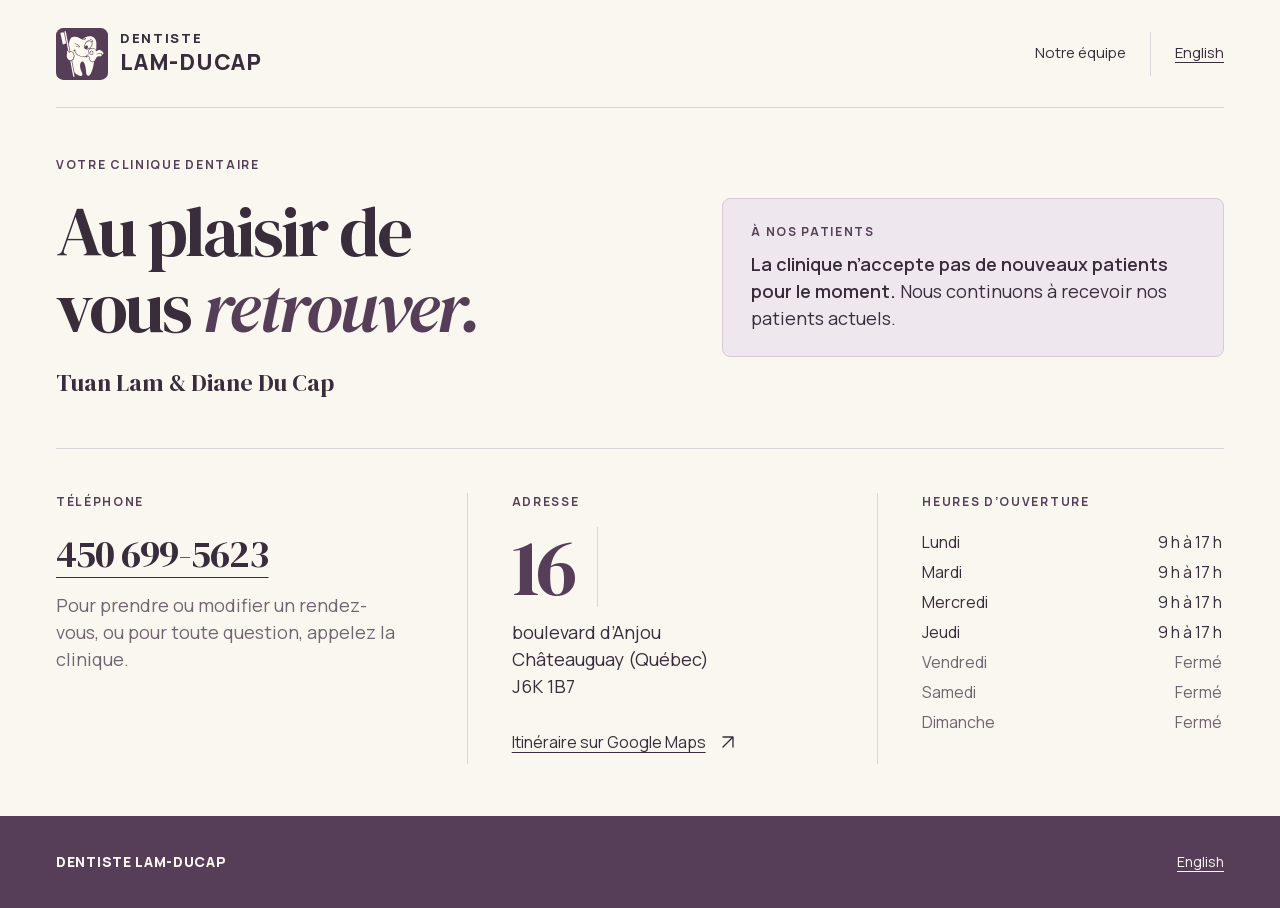
==== commit f65bfa7f: "feat: update clinic branding, hours and search metadata Use the traced clinic logo, show confirmed o" ====
--- a/public/index.html
+++ b/public/index.html
@@ -3,8 +3,12 @@
 <head>
   <meta charset="utf-8">
   <meta name="viewport" content="width=device-width, initial-scale=1">
-  <title>Dentiste Lam-Ducap | Diane Du Cap et Tuan Lam à Châteauguay</title>
-  <meta name="description" content="Diane Du Cap et Tuan Lam vous reçoivent au 16, boulevard d’Anjou, à Châteauguay. 450-699-5623. La clinique reçoit ses patients actuels uniquement.">
+  <title>Dentiste Lam-Ducap | Tuan Lam et Diane Du Cap à Châteauguay</title>
+  <meta name="description" content="Tuan Lam et Diane Du Cap vous reçoivent au 16, boulevard d’Anjou, à Châteauguay. 450-699-5623. La clinique reçoit ses patients actuels uniquement.">
+  <link rel="canonical" href="https://dentistelam.ca/">
+  <link rel="alternate" hreflang="fr-CA" href="https://dentistelam.ca/">
+  <link rel="alternate" hreflang="en-CA" href="https://dentistelam.ca/index-en.html">
+  <link rel="alternate" hreflang="x-default" href="https://dentistelam.ca/">
   <meta name="theme-color" content="#563d58">
   <meta name="referrer" content="no-referrer">
   <link rel="icon" href="assets/favicon.svg" type="image/svg+xml">
@@ -15,7 +19,9 @@
   <script type="application/ld+json">{
   "@context": "https://schema.org",
   "@type": "Dentist",
+  "@id": "https://dentistelam.ca/#clinic",
   "name": "Dentiste Lam-Ducap",
+  "url": "https://dentistelam.ca/",
   "telephone": "+1-450-699-5623",
   "address": {
     "@type": "PostalAddress",
@@ -25,15 +31,23 @@
     "postalCode": "J6K 1B7",
     "addressCountry": "CA"
   },
+  "openingHoursSpecification": [
+    {
+      "@type": "OpeningHoursSpecification",
+      "dayOfWeek": ["Monday", "Tuesday", "Wednesday", "Thursday"],
+      "opens": "09:00",
+      "closes": "17:00"
+    }
+  ],
   "employee": [
     {
       "@type": "Person",
-      "name": "Diane Du Cap",
+      "name": "Tuan Lam",
       "jobTitle": "Dentiste"
     },
     {
       "@type": "Person",
-      "name": "Tuan Lam",
+      "name": "Diane Du Cap",
       "jobTitle": "Dentiste"
     }
   ]
@@ -55,7 +69,7 @@
     <section class="hero-intro" aria-labelledby="welcome">
       <p class="eyebrow">Votre clinique dentaire</p>
       <h1 id="welcome">Au plaisir de<br>vous <em>retrouver.</em></h1>
-      <p class="dentists">Diane Du Cap &amp; Tuan Lam</p>
+      <p class="dentists">Tuan Lam &amp; Diane Du Cap</p>
     </section>
     <section class="contact" id="contact" aria-label="Nous joindre">
       <div class="contact-phone">
@@ -75,6 +89,18 @@
         </div>
         <a class="text-link" href="https://www.google.com/maps/dir/?api=1&amp;destination=16%20Boulevard%20d%27Anjou%2C%20Ch%C3%A2teauguay%2C%20QC%20J6K%201B7" rel="noreferrer">Itinéraire sur Google Maps<svg class="icon" viewBox="0 0 24 24" aria-hidden="true"><path d="M6 18 18 6M6 6h12v12"/></svg></a>
       </div>
+      <div class="contact-hours">
+        <h2 class="eyebrow">Heures d’ouverture</h2>
+        <dl class="hours">
+          <div><dt>Lundi</dt><dd>9 h à 17 h</dd></div>
+          <div><dt>Mardi</dt><dd>9 h à 17 h</dd></div>
+          <div><dt>Mercredi</dt><dd>9 h à 17 h</dd></div>
+          <div><dt>Jeudi</dt><dd>9 h à 17 h</dd></div>
+          <div class="closed"><dt>Vendredi</dt><dd>Fermé</dd></div>
+          <div class="closed"><dt>Samedi</dt><dd>Fermé</dd></div>
+          <div class="closed"><dt>Dimanche</dt><dd>Fermé</dd></div>
+        </dl>
+      </div>
     </section>
     <section class="patient-note" aria-labelledby="patients">
       <h2 id="patients" class="eyebrow">À nos patients</h2>
--- a/public/assets/styles.css
+++ b/public/assets/styles.css
@@ -72,7 +72,8 @@
 }
 * { box-sizing: border-box; }
 html { scroll-padding-top: 24px; }
-body { margin: 0; background: var(--paper); color: var(--ink); font-family: var(--sans); font-size: 1.125rem; line-height: 1.5; -webkit-font-smoothing: antialiased; }
+body { margin: 0; background: var(--paper); color: var(--ink); font-family: var(--sans); font-size: 1.125rem; line-height: 1.5; -webkit-font-smoothing: antialiased; display: flex; flex-direction: column; min-height: 100vh; min-height: 100dvh; }
+main { flex-grow: 1; }
 a { color: inherit; text-underline-offset: .25em; text-decoration-thickness: 1px; }
 a:hover { text-decoration-thickness: 2px; }
 a:focus-visible { outline: 3px solid var(--focus); outline-offset: 5px; border-radius: 2px; }
@@ -95,9 +96,9 @@
 .brand:hover .brand-wordmark, .brand:focus-visible .brand-wordmark { color: var(--plum); }
 .navigation { display: flex; flex-wrap: wrap; align-items: center; gap: 24px; font-size: .9375rem; }
 .navigation a { display: inline-flex; align-items: center; min-height: 44px; min-width: 44px; }
-.nav-contact, .nav-phone, .nav-team { text-decoration-line: underline; text-decoration-color: transparent; }
-.nav-contact:hover, .nav-phone:hover, .nav-team:hover,
-.nav-contact:focus-visible, .nav-phone:focus-visible, .nav-team:focus-visible,
+.nav-phone, .nav-team { text-decoration-line: underline; text-decoration-color: transparent; }
+.nav-phone:hover, .nav-team:hover,
+.nav-phone:focus-visible, .nav-team:focus-visible,
 .nav-team[aria-current='page'] { text-decoration-color: currentColor; }
 .nav-phone { gap: 9px; }
 .language { border-left: 1px solid var(--line); padding-left: 24px; }
@@ -114,7 +115,7 @@
 .button { display: inline-flex; gap: 12px; justify-content: center; align-items: center; min-height: 52px; padding: 12px 18px; border: 1px solid var(--plum); border-radius: 4px; color: var(--plum); text-decoration: none; font-size: 1.125rem; font-weight: 600; }
 .button:hover { background: var(--lilac); color: var(--plum-dark); }
 .text-link { display: inline-flex; gap: 12px; align-items: center; font-size: 1rem; min-height: 44px; }
-.contact { grid-area: contact; border-top: 1px solid var(--line); padding-block: 44px 52px; display: grid; grid-template-columns: 1fr 1fr; gap: 64px; }
+.contact { grid-area: contact; border-top: 1px solid var(--line); padding-block: 44px 52px; display: grid; grid-template-columns: repeat(3, 1fr); gap: 64px; }
 .contact .eyebrow { margin-bottom: 16px; }
 .call { display: inline-flex; align-items: center; gap: 10px; min-height: 44px; font-family: var(--serif); font-size: clamp(1.75rem, 3vw, 2.5rem); letter-spacing: -.025em; line-height: 1.4; }
 .call .icon, .call-verb { position: absolute; width: 1px; height: 1px; margin: -1px; overflow: hidden; clip-path: inset(50%); white-space: nowrap; }
@@ -124,7 +125,11 @@
 address { font-style: normal; }
 address span { display: block; }
 .address-row + .text-link { margin-top: 20px; }
-.contact-address { padding-left: 44px; border-left: 1px solid var(--line); }
+.contact-address, .contact-hours { padding-left: 44px; border-left: 1px solid var(--line); }
+.hours { max-width: 300px; margin: 0; font-size: 1rem; }
+.hours div { display: flex; justify-content: space-between; gap: 16px; padding-block: 3px; }
+.hours dd { margin: 0; }
+.hours .closed { color: var(--muted); }
 .phone-large { display: inline-block; min-height: 44px; font-family: var(--serif); font-size: clamp(1.75rem, 3vw, 2.5rem); letter-spacing: -.025em; line-height: 1.4; margin-bottom: 14px; }
 .footer { background: var(--plum); color: var(--on-plum-muted); }
 .footer-inner { display: flex; flex-wrap: wrap; gap: 16px 24px; justify-content: space-between; align-items: center; padding-block: 24px; font-size: .875rem; }
@@ -150,10 +155,9 @@
   .wrap { width: calc(100% - 72px); }
   .navigation { gap: 18px; }
   .language { padding-left: 18px; }
-  .nav-contact { display: none !important; }
   .home { column-gap: 32px; }
   .contact { gap: 32px; }
-  .contact-address { padding-left: 30px; }
+  .contact-address, .contact-hours { padding-left: 30px; }
 }
 @media (max-width: 760px) {
   .wrap { width: calc(100% - 40px); }
@@ -179,7 +183,7 @@
   .call .icon, .call-verb { position: static; width: 20px; height: 20px; margin: 0; overflow: visible; clip-path: none; white-space: normal; }
   .call-verb { width: auto; height: auto; }
   .contact-note { font-size: 1rem; margin-top: 10px; }
-  .contact-address { padding: 24px 0 0; border-left: 0; border-top: 1px solid var(--line); }
+  .contact-address, .contact-hours { padding: 24px 0 0; border-left: 0; border-top: 1px solid var(--line); }
   .phone-large { font-size: 2.25rem; }
   .footer-inner { gap: 8px 20px; padding-block: 20px; }
   .footer p:nth-child(2) { flex-basis: 100%; order: 3; }
@@ -192,6 +196,17 @@
   .error-main { padding-block: 32px; }
   .error-copy { grid-template-columns: 1fr; gap: 28px; }
 }
+@supports (grid-template-rows: subgrid) {
+  @media (max-width: 760px) {
+    .home { grid-template-areas: none; row-gap: 24px; }
+    .hero-intro { grid-area: 1 / 1; padding-bottom: 0; }
+    .contact { grid-area: 2 / 1 / 6 / 2; grid-template-rows: subgrid; }
+    .contact-phone { grid-row: 1; }
+    .patient-note { grid-area: 3 / 1; margin-bottom: 0; }
+    .contact-address { grid-row: 3; padding-top: 0; border-top: 0; }
+    .contact-hours { grid-row: 4; }
+  }
+}
 @media (max-width: 370px) {
   .wrap { width: calc(100% - 32px); }
   .nav-phone .icon { display: none; }
@@ -204,7 +219,7 @@
   .button, .call { transition: background-color .2s ease, color .2s ease; }
   .text-link .icon { transition: transform .2s ease; }
   .text-link:hover .icon, .text-link:focus-visible .icon { transform: translateX(3px); }
-  .nav-contact, .nav-phone, .nav-team { transition: text-decoration-color .2s ease; }
+  .nav-phone, .nav-team { transition: text-decoration-color .2s ease; }
   .brand-wordmark { transition: color .2s ease; }
   .hero-intro, .patient-note, .team-heading { animation: rise .6s cubic-bezier(.2, .7, .2, 1) both; }
   .patient-note { animation-delay: .12s; }
@@ -214,6 +229,7 @@
   *, *::before, *::after { scroll-behavior: auto !important; }
 }
 @media print {
+  body { display: block; min-height: 0; }
   .wrap { width: 100%; }
   .navigation, .skip, .footer a, .address-row + .text-link { display: none; }
   .hero-intro, .patient-note, .team-heading { animation: none; }
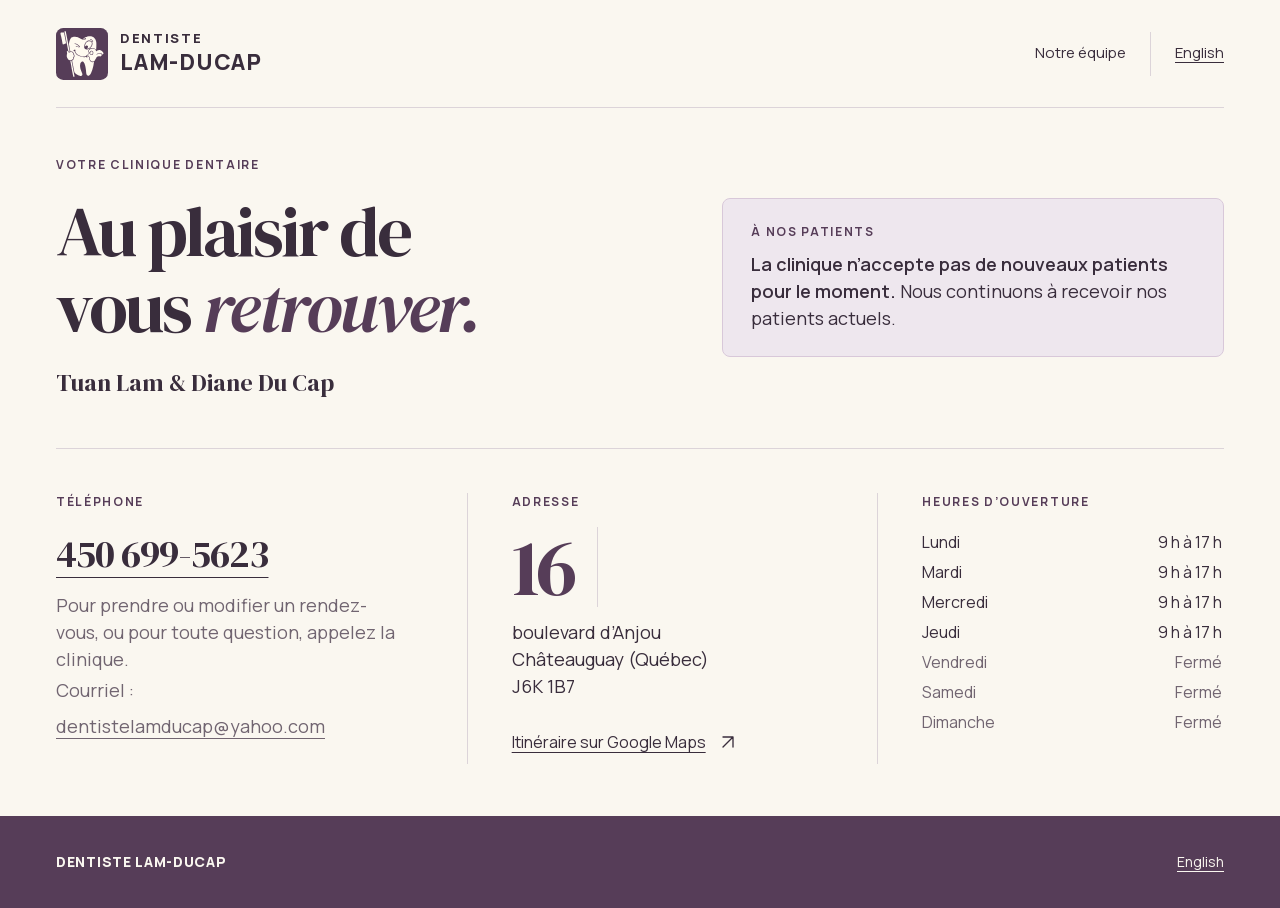
==== commit 90402d59: "feat: add clinic email to contact details The clinic shared its official email address.  - public/in" ====
--- a/public/index.html
+++ b/public/index.html
@@ -22,7 +22,9 @@
   "@id": "https://dentistelam.ca/#clinic",
   "name": "Dentiste Lam-Ducap",
   "url": "https://dentistelam.ca/",
+  "logo": "https://dentistelam.ca/assets/brand-mark.svg",
   "telephone": "+1-450-699-5623",
+  "email": "dentistelamducap@yahoo.com",
   "address": {
     "@type": "PostalAddress",
     "streetAddress": "16 Boulevard d’Anjou",
@@ -52,6 +54,16 @@
     }
   ]
 }</script>
+  <script type="application/ld+json">{
+  "@context": "https://schema.org",
+  "@type": "WebSite",
+  "@id": "https://dentistelam.ca/#website",
+  "name": "Dentiste Lam-Ducap",
+  "url": "https://dentistelam.ca/",
+  "publisher": {
+    "@id": "https://dentistelam.ca/#clinic"
+  }
+}</script>
 </head>
 <body>
   <a class="skip" href="#main">Aller au contenu</a>
@@ -76,6 +88,7 @@
         <h2 class="eyebrow">Téléphone</h2>
         <a class="call" href="tel:+14506995623"><svg class="icon" viewBox="0 0 24 24" aria-hidden="true"><path d="m8 3 3 5-3 3c1.5 3 2.5 4 5 5l3-3 5 3c0 3-2 5-5 5C9 20 4 15 3 8c0-3 2-5 5-5Z"/></svg><span class="call-verb">Appeler </span>450 699-5623</a>
         <p class="contact-note">Pour prendre ou modifier un rendez-vous, ou pour toute question, appelez la clinique.</p>
+        <p class="contact-email">Courriel : <a href="mailto:dentistelamducap@yahoo.com">dentistelamducap@<wbr>yahoo.com</a></p>
       </div>
       <div class="contact-address">
         <h2 class="eyebrow">Adresse</h2>
--- a/public/assets/styles.css
+++ b/public/assets/styles.css
@@ -112,14 +112,14 @@
 .patient-note .eyebrow { margin-bottom: 10px; }
 .patient-note p { margin: 0; }
 .patient-note strong { font-weight: 600; }
-.button { display: inline-flex; gap: 12px; justify-content: center; align-items: center; min-height: 52px; padding: 12px 18px; border: 1px solid var(--plum); border-radius: 4px; color: var(--plum); text-decoration: none; font-size: 1.125rem; font-weight: 600; }
-.button:hover { background: var(--lilac); color: var(--plum-dark); }
 .text-link { display: inline-flex; gap: 12px; align-items: center; font-size: 1rem; min-height: 44px; }
 .contact { grid-area: contact; border-top: 1px solid var(--line); padding-block: 44px 52px; display: grid; grid-template-columns: repeat(3, 1fr); gap: 64px; }
 .contact .eyebrow { margin-bottom: 16px; }
 .call { display: inline-flex; align-items: center; gap: 10px; min-height: 44px; font-family: var(--serif); font-size: clamp(1.75rem, 3vw, 2.5rem); letter-spacing: -.025em; line-height: 1.4; }
 .call .icon, .call-verb { position: absolute; width: 1px; height: 1px; margin: -1px; overflow: hidden; clip-path: inset(50%); white-space: nowrap; }
 .contact-note { max-width: 400px; margin: 12px 0 0; color: var(--muted); }
+.contact-email { margin: 4px 0 0; color: var(--muted); }
+.contact-email a { display: inline-flex; align-items: center; min-height: 44px; overflow-wrap: anywhere; }
 .address-row { display: flex; flex-wrap: wrap; align-items: center; gap: 12px 24px; }
 .street-number { font-family: var(--serif); color: var(--plum); font-size: 5rem; line-height: 1; letter-spacing: -.06em; border-right: 1px solid var(--line); padding-right: 25px; }
 address { font-style: normal; }
@@ -174,7 +174,6 @@
   .eyebrow { margin-bottom: 12px; }
   .dentists { font-size: 1.25rem; }
   .patient-note { padding: 16px 18px; margin-bottom: 32px; }
-  .button { padding-inline: 14px; }
   .text-link { gap: 8px; }
   .contact { grid-template-columns: 1fr; border-top: 0; padding-block: 0 24px; gap: 24px; }
   .contact-phone .eyebrow { position: absolute; width: 1px; height: 1px; margin: -1px; overflow: hidden; clip-path: inset(50%); white-space: nowrap; }
@@ -216,7 +215,7 @@
 }
 @media (prefers-reduced-motion: no-preference) {
   html { scroll-behavior: smooth; }
-  .button, .call { transition: background-color .2s ease, color .2s ease; }
+  .call { transition: background-color .2s ease, color .2s ease; }
   .text-link .icon { transition: transform .2s ease; }
   .text-link:hover .icon, .text-link:focus-visible .icon { transform: translateX(3px); }
   .nav-phone, .nav-team { transition: text-decoration-color .2s ease; }
